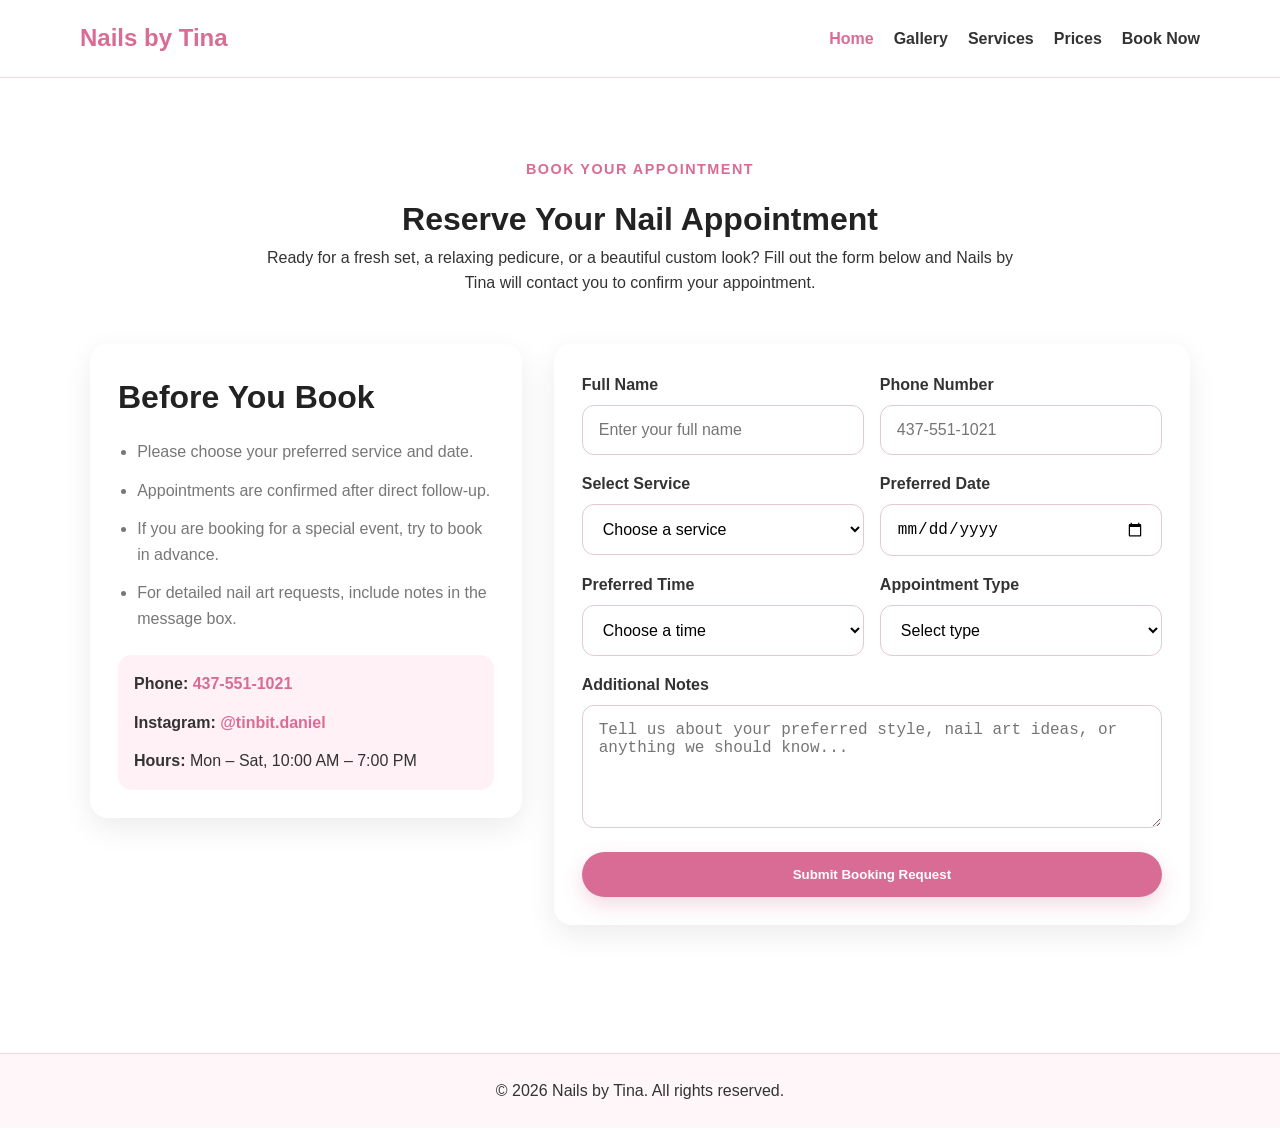
==== booking.html @ 46043db4 "Redesign booking page with improved form layout and request flow" ====
<!doctype html>
<html lang="en">
  <head>
    <meta charset="UTF-8" />
    <meta name="viewport" content="width=device-width, initial-scale=1.0" />
    <title>Nails by Tina | Book Appointment</title>
    <link rel="stylesheet" href="style.css" />
    <link
      rel="stylesheet"
      href="https://cdnjs.cloudflare.com/ajax/libs/font-awesome/6.5.0/css/all.min.css"
    />
  </head>
  <body>
    <header class="site-header">
      <div class="container nav-container">
        <a href="index.html" class="logo">Nails by Tina</a>
        <nav class="navbar">
          <ul class="nav-links">
            <li><a href="index.html" class="active">Home</a></li>
            <li><a href="gallery.html">Gallery</a></li>
            <li><a href="services.html">Services</a></li>
            <li><a href="prices.html">Prices</a></li>
            <li><a href="booking.html">Book Now</a></li>
          </ul>
        </nav>
      </div>
    </header>

    <main class="section">
      <div class="container booking-page">
        <div class="booking-intro center-text">
          <p class="tagline">Book Your Appointment</p>
          <h1>Reserve Your Nail Appointment</h1>
          <p>
            Ready for a fresh set, a relaxing pedicure, or a beautiful custom
            look? Fill out the form below and Nails by Tina will contact you to
            confirm your appointment.
          </p>
        </div>

        <div class="booking-layout">
          <div class="booking-info card">
            <h2>Before You Book</h2>
            <ul class="booking-tips">
              <li>Please choose your preferred service and date.</li>
              <li>Appointments are confirmed after direct follow-up.</li>
              <li>
                If you are booking for a special event, try to book in advance.
              </li>
              <li>
                For detailed nail art requests, include notes in the message
                box.
              </li>
            </ul>

            <div class="booking-contact-box">
              <p>
                <strong>Phone:</strong>
                <a href="tel:4375511021">437-551-1021</a>
              </p>
              <p>
                <strong>Instagram:</strong>
                <a href="https://instagram.com/tinbit.daniel" target="_blank"
                  >@tinbit.daniel</a
                >
              </p>
              <p><strong>Hours:</strong> Mon – Sat, 10:00 AM – 7:00 PM</p>
            </div>
          </div>

          <div class="booking-form-card card">
            <form class="booking-form" id="bookingForm">
              <div class="form-row">
                <div class="form-group">
                  <label for="name">Full Name</label>
                  <input
                    type="text"
                    id="name"
                    name="name"
                    placeholder="Enter your full name"
                    required
                  />
                </div>

                <div class="form-group">
                  <label for="phone">Phone Number</label>
                  <input
                    type="tel"
                    id="phone"
                    name="phone"
                    placeholder="437-551-1021"
                    required
                  />
                </div>
              </div>

              <div class="form-row">
                <div class="form-group">
                  <label for="service">Select Service</label>
                  <select id="service" name="service" required>
                    <option value="">Choose a service</option>
                    <option value="Classic Manicure">Classic Manicure</option>
                    <option value="Luxury Pedicure">Luxury Pedicure</option>
                    <option value="Gel Manicure">Gel Manicure</option>
                    <option value="Acrylic Full Set">Acrylic Full Set</option>
                  </select>
                </div>

                <div class="form-group">
                  <label for="date">Preferred Date</label>
                  <input type="date" id="date" name="date" required />
                </div>
              </div>

              <div class="form-row">
                <div class="form-group">
                  <label for="time">Preferred Time</label>
                  <select id="time" name="time" required>
                    <option value="">Choose a time</option>
                    <option value="10:00 AM">10:00 AM</option>
                    <option value="11:00 AM">11:00 AM</option>
                    <option value="12:00 PM">12:00 PM</option>
                    <option value="1:00 PM">1:00 PM</option>
                    <option value="2:00 PM">2:00 PM</option>
                    <option value="3:00 PM">3:00 PM</option>
                    <option value="4:00 PM">4:00 PM</option>
                    <option value="5:00 PM">5:00 PM</option>
                    <option value="6:00 PM">6:00 PM</option>
                  </select>
                </div>

                <div class="form-group">
                  <label for="appointmentType">Appointment Type</label>
                  <select id="appointmentType" name="appointmentType" required>
                    <option value="">Select type</option>
                    <option value="Single Service">Single Service</option>
                    <option value="Multiple Services">Multiple Services</option>
                    <option value="Special Occasion">Special Occasion</option>
                  </select>
                </div>
              </div>

              <div class="form-group">
                <label for="message">Additional Notes</label>
                <textarea
                  id="message"
                  name="message"
                  rows="5"
                  placeholder="Tell us about your preferred style, nail art ideas, or anything we should know..."
                ></textarea>
              </div>

              <button type="submit" class="btn btn-primary booking-submit-btn">
                Submit Booking Request
              </button>
            </form>

            <p id="formMessage" class="form-message"></p>
          </div>
        </div>
      </div>
    </main>

    <footer class="site-footer">
      <div class="container">
        <p>&copy; 2026 Nails by Tina. All rights reserved.</p>
      </div>
    </footer>

    <script src="script.js"></script>
  </body>
</html>
---- style.css ----
* {
  margin: 0;
  padding: 0;
  box-sizing: border-box;
}

:root {
  --pink: #f7c6d9;
  --deep-pink: #d96c95;
  --light-pink: #fff1f6;
  --white: #ffffff;
  --text: #333333;
  --soft-gray: #777777;
  --border: #f1d9e2;
  --shadow: 0 10px 30px rgba(0, 0, 0, 0.08);
  --radius: 18px;
}

body {
  font-family: Arial, sans-serif;
  color: var(--text);
  background-color: var(--white);
  line-height: 1.6;
}

img {
  max-width: 100%;
  display: block;
  border-radius: var(--radius);
}

.container {
  width: min(1120px, 90%);
  margin: 0 auto;
}

.section {
  padding: 5rem 0;
}

.center-text {
  text-align: center;
}

.narrow-text {
  max-width: 760px;
  margin: 0 auto;
}

.alt-section {
  background: #fff9fb;
}

.site-header {
  background: rgba(255, 255, 255, 0.96);
  border-bottom: 1px solid var(--border);
  position: sticky;
  top: 0;
  z-index: 1000;
  backdrop-filter: blur(10px);
}

.nav-container {
  display: flex;
  justify-content: space-between;
  align-items: center;
  padding: 1.2rem 0;
}

.logo {
  text-decoration: none;
  color: var(--deep-pink);
  font-size: 1.5rem;
  font-weight: 700;
}

.nav-links {
  display: flex;
  gap: 1.25rem;
  list-style: none;
}

.nav-links a {
  text-decoration: none;
  color: var(--text);
  font-weight: 600;
  transition: color 0.3s ease;
}

.nav-links a:hover,
.nav-links a.active {
  color: var(--deep-pink);
}

.hero {
  background: linear-gradient(135deg, var(--light-pink), var(--white));
  padding: 6rem 0;
}

.hero-content {
  display: grid;
  grid-template-columns: 1.1fr 1fr;
  gap: 3rem;
  align-items: center;
}

.tagline {
  color: var(--deep-pink);
  font-weight: 700;
  margin-bottom: 0.8rem;
  text-transform: uppercase;
  letter-spacing: 1.5px;
  font-size: 0.9rem;
}

.hero h1 {
  font-size: 3rem;
  line-height: 1.15;
  margin-bottom: 1rem;
  color: #222;
}

.hero p {
  margin-bottom: 1.5rem;
  color: var(--soft-gray);
  font-size: 1.05rem;
}

.hero-image img {
  box-shadow: var(--shadow);
}

.hero-buttons {
  display: flex;
  gap: 1rem;
  flex-wrap: wrap;
}

.btn {
  display: inline-block;
  text-decoration: none;
  padding: 0.95rem 1.5rem;
  border-radius: 999px;
  font-weight: 700;
  transition: all 0.3s ease;
  border: none;
  cursor: pointer;
}

.btn-primary {
  background: var(--deep-pink);
  color: var(--white);
  box-shadow: 0 8px 20px rgba(217, 108, 149, 0.25);
}

.btn-primary:hover {
  transform: translateY(-2px);
}

.btn-secondary {
  border: 2px solid var(--deep-pink);
  color: var(--deep-pink);
  background: transparent;
}

.btn-secondary:hover {
  background: var(--deep-pink);
  color: var(--white);
}

h1,
h2,
h3 {
  color: #222;
}

h2 {
  margin-bottom: 1rem;
  font-size: 2rem;
}

.section-title {
  margin-bottom: 2rem;
}

.section-heading {
  margin-bottom: 2rem;
}

.section-heading p {
  color: var(--soft-gray);
}

.card-grid,
.feature-grid {
  display: grid;
  grid-template-columns: repeat(3, 1fr);
  gap: 1.5rem;
  margin-top: 2rem;
}

.card,
.review-card,
.feature-card {
  background: var(--white);
  padding: 1.75rem;
  border-radius: var(--radius);
  box-shadow: var(--shadow);
}

.service-card,
.feature-card,
.review-card {
  transition:
    transform 0.3s ease,
    box-shadow 0.3s ease;
}

.service-card:hover,
.feature-card:hover,
.review-card:hover {
  transform: translateY(-6px);
}

.review-card p {
  font-style: italic;
  margin-bottom: 1rem;
  color: #555;
}

.review-card h4 {
  color: var(--deep-pink);
}

.price-list {
  margin-top: 2rem;
  background: var(--light-pink);
  padding: 2rem;
  border-radius: var(--radius);
}

.price-item {
  display: flex;
  justify-content: space-between;
  padding: 1rem 0;
  border-bottom: 1px solid #e8cfd8;
}

.price-item:last-child {
  border-bottom: none;
}

.booking-container {
  max-width: 700px;
}

.booking-form {
  display: flex;
  flex-direction: column;
  gap: 0.9rem;
  margin-top: 2rem;
}

.booking-form input,
.booking-form select,
.booking-form textarea {
  padding: 0.95rem 1rem;
  border: 1px solid #e4c8d3;
  border-radius: 12px;
  font-size: 1rem;
}

.booking-form input:focus,
.booking-form select:focus,
.booking-form textarea:focus {
  outline: 2px solid #f3bdd0;
  border-color: var(--deep-pink);
}

.form-message {
  margin-top: 1rem;
  color: var(--deep-pink);
  font-weight: 600;
}

.cta-box {
  background: linear-gradient(135deg, #ffe7f0, #fff8fb);
  border-radius: 24px;
  padding: 2rem;
  box-shadow: var(--shadow);
  display: flex;
  justify-content: space-between;
  align-items: center;
  gap: 1.5rem;
}

.site-footer {
  background: #fff6f9;
  text-align: center;
  padding: 1.5rem 0;
  margin-top: 3rem;
  border-top: 1px solid var(--border);
}

@media (max-width: 900px) {
  .hero-content,
  .card-grid,
  .feature-grid,
  .cta-box {
    grid-template-columns: 1fr;
  }
  .booking-layout,
  .form-row {
    grid-template-columns: 1fr;
  }
  @media (max-width: 600px) {
    .gallery-grid {
      grid-template-columns: 1fr;
    }
  }

  .hero h1 {
    font-size: 2.2rem;
  }

  .nav-container {
    flex-direction: column;
    gap: 1rem;
  }
  .gallery-grid {
    grid-template-columns: 1fr 1fr;
  }

  .nav-links {
    flex-wrap: wrap;
    justify-content: center;
  }

  .cta-box {
    display: flex;
    flex-direction: column;
    text-align: center;
  }
}
.contact-info p {
  margin-bottom: 1.2rem;
  font-size: 1.05rem;
}

.contact-info a {
  color: var(--deep-pink);
  text-decoration: none;
  font-weight: 600;
}

.contact-info a:hover {
  text-decoration: underline;
}
.social-link:hover i {
  transform: scale(1.2);
  transition: 0.2s ease;
}
.gallery-grid {
  display: grid;
  grid-template-columns: repeat(auto-fit, minmax(220px, 1fr));
  gap: 1rem;
  margin-top: 2rem;
}

.gallery-grid img {
  width: 100%;
  height: 220px;
  object-fit: cover;
  border-radius: var(--radius);
  transition:
    transform 0.3s ease,
    box-shadow 0.3s ease;
  cursor: pointer;
}

.gallery-grid img:hover {
  transform: scale(1.03);
  box-shadow: var(--shadow);
}
.lightbox {
  position: fixed;
  inset: 0;
  background: rgba(0, 0, 0, 0.82);
  display: none;
  align-items: center;
  justify-content: center;
  padding: 2rem;
  z-index: 2000;
}

.lightbox.active {
  display: flex;
}

.lightbox-image {
  max-width: min(900px, 95vw);
  max-height: 85vh;
  border-radius: 18px;
  box-shadow: 0 20px 40px rgba(0, 0, 0, 0.35);
}

.lightbox-close {
  position: absolute;
  top: 20px;
  right: 24px;
  background: transparent;
  border: none;
  color: white;
  font-size: 2.5rem;
  cursor: pointer;
  line-height: 1;
}

.lightbox-close:hover {
  opacity: 0.8;
}
.booking-page {
  max-width: 1100px;
}

.booking-intro {
  max-width: 760px;
  margin: 0 auto 3rem;
}

.booking-layout {
  display: grid;
  grid-template-columns: 0.95fr 1.4fr;
  gap: 2rem;
  align-items: start;
}

.booking-info,
.booking-form-card {
  background: var(--white);
  border-radius: var(--radius);
  box-shadow: var(--shadow);
}

.booking-info h2 {
  margin-bottom: 1rem;
}

.booking-tips {
  padding-left: 1.2rem;
  margin-bottom: 1.5rem;
  color: var(--soft-gray);
}

.booking-tips li {
  margin-bottom: 0.8rem;
}

.booking-contact-box {
  background: var(--light-pink);
  padding: 1rem;
  border-radius: 14px;
}

.booking-contact-box p {
  margin-bottom: 0.8rem;
}

.booking-contact-box p:last-child {
  margin-bottom: 0;
}

.booking-contact-box a {
  color: var(--deep-pink);
  text-decoration: none;
  font-weight: 600;
}

.booking-contact-box a:hover {
  text-decoration: underline;
}

.booking-form {
  display: flex;
  flex-direction: column;
  gap: 1rem;
  margin-top: 0;
}

.form-row {
  display: grid;
  grid-template-columns: 1fr 1fr;
  gap: 1rem;
}

.form-group {
  display: flex;
  flex-direction: column;
}

.form-group label {
  margin-bottom: 0.45rem;
  font-weight: 600;
}

.booking-form input,
.booking-form select,
.booking-form textarea {
  padding: 0.95rem 1rem;
  border: 1px solid #e4c8d3;
  border-radius: 12px;
  font-size: 1rem;
  background: #fff;
}

.booking-form input:focus,
.booking-form select:focus,
.booking-form textarea:focus {
  outline: 2px solid #f3bdd0;
  border-color: var(--deep-pink);
}

.booking-submit-btn {
  margin-top: 0.5rem;
  width: 100%;
}

.form-message {
  margin-top: 1rem;
  padding: 1rem 1.2rem;
  border-radius: 12px;
  background: #fff3f8;
  color: var(--deep-pink);
  font-weight: 600;
  display: none;
}
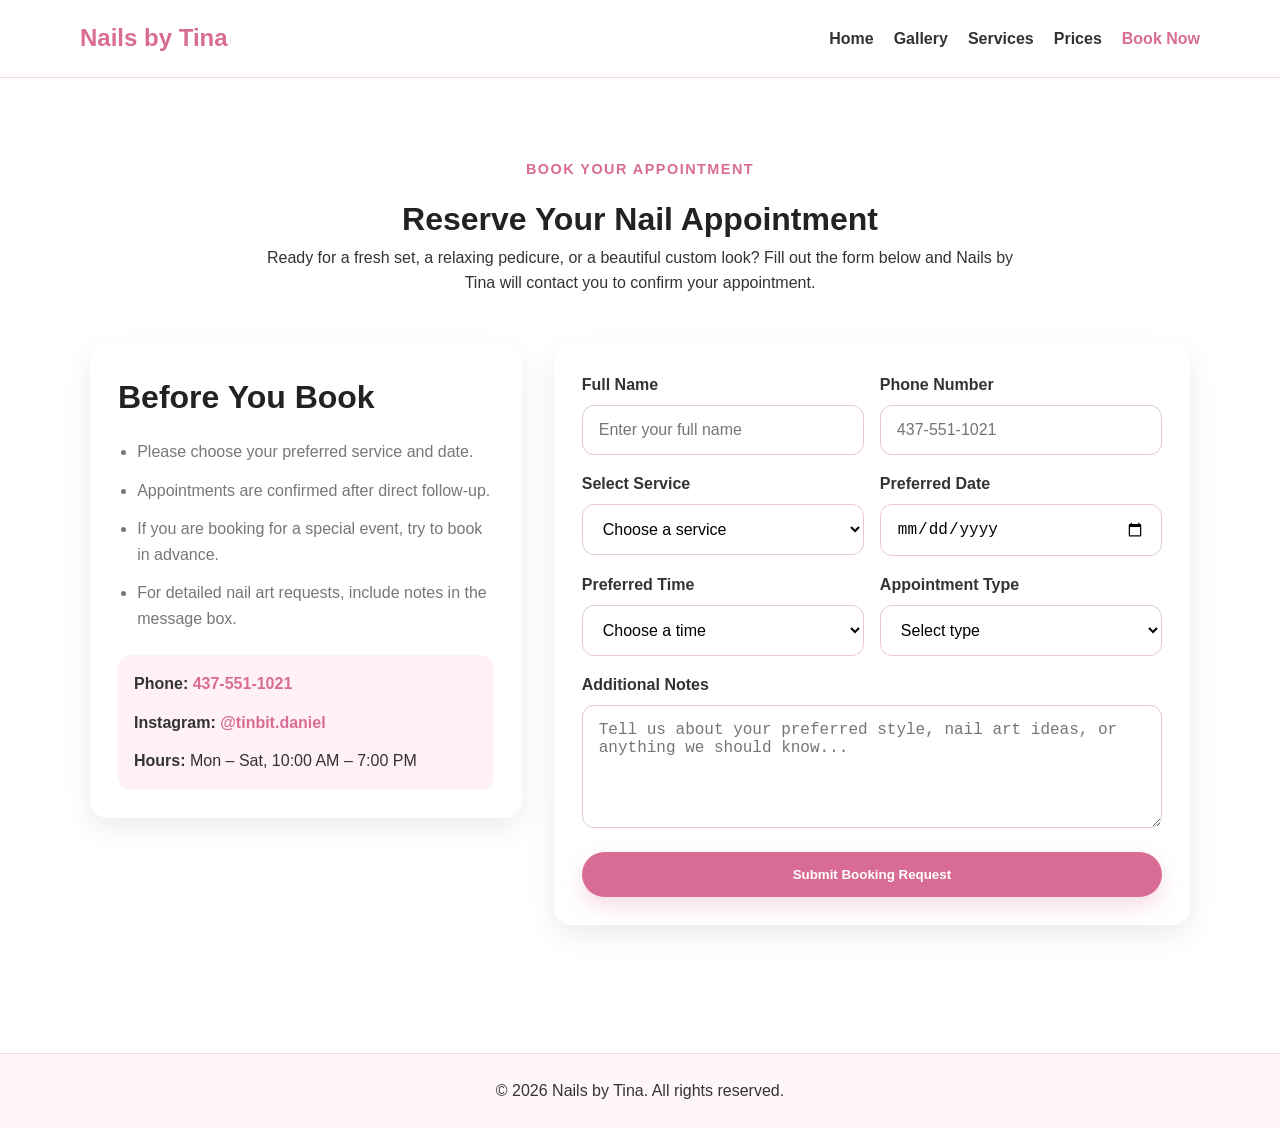
==== commit d0b33900: "Fix navigation active state highlighting across all pages" ====
--- a/booking.html
+++ b/booking.html
@@ -16,11 +16,11 @@
         <a href="index.html" class="logo">Nails by Tina</a>
         <nav class="navbar">
           <ul class="nav-links">
-            <li><a href="index.html" class="active">Home</a></li>
+            <li><a href="index.html" >Home</a></li>
             <li><a href="gallery.html">Gallery</a></li>
             <li><a href="services.html">Services</a></li>
             <li><a href="prices.html">Prices</a></li>
-            <li><a href="booking.html">Book Now</a></li>
+            <li><a href="booking.html" class="active">Book Now</a></li>
           </ul>
         </nav>
       </div>
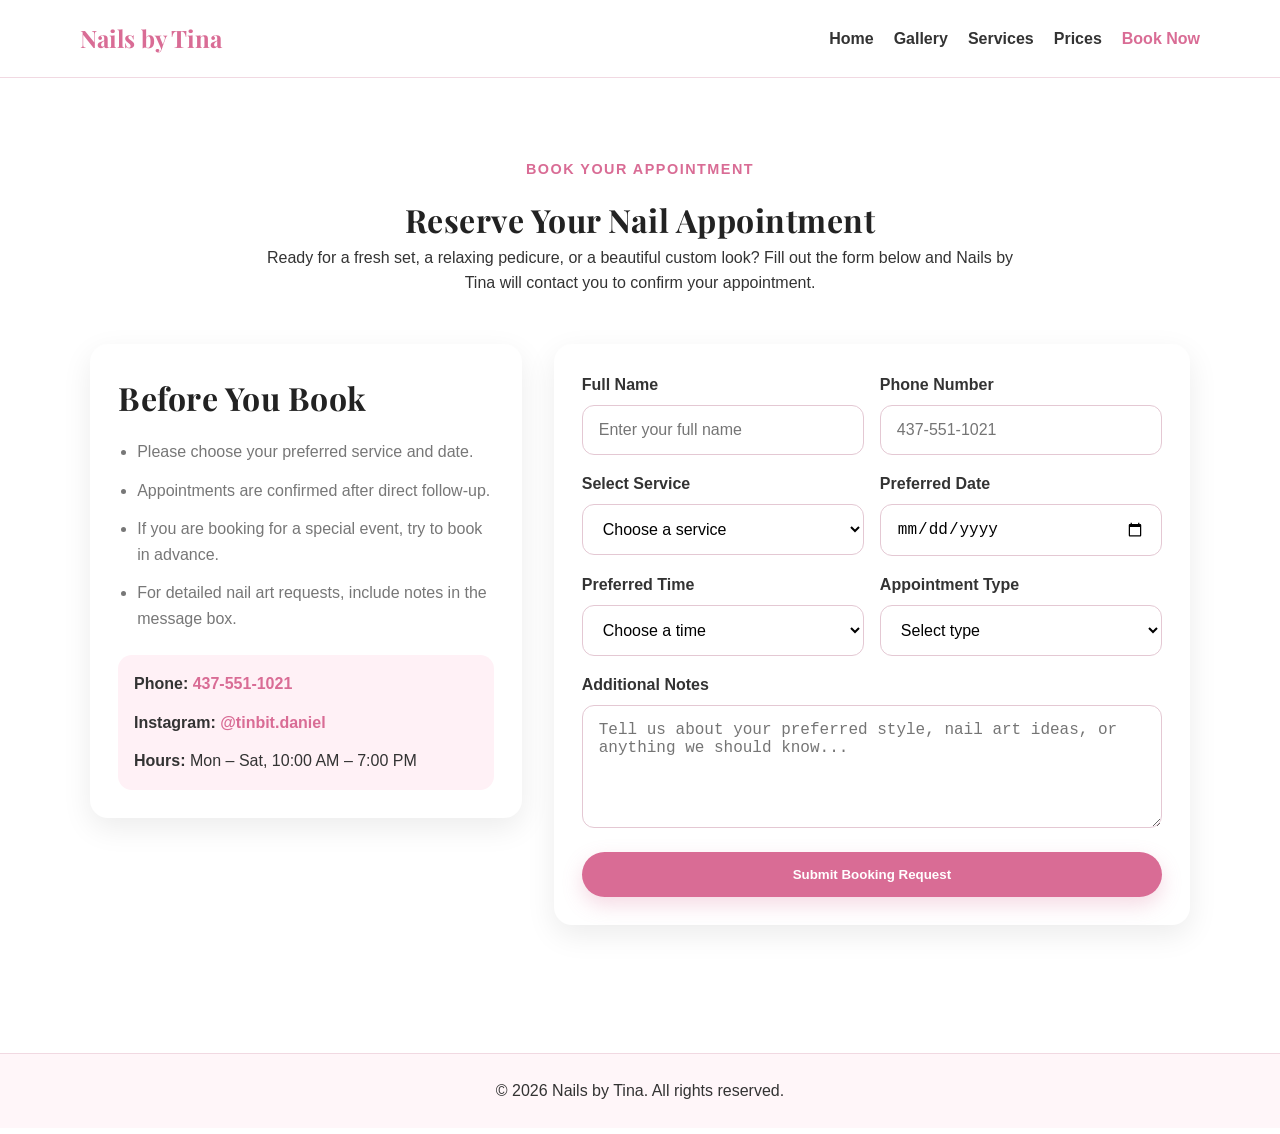
==== commit d243adc2: "Update typography to elegant feminine font and add new gallery image" ====
--- a/booking.html
+++ b/booking.html
@@ -9,6 +9,7 @@
       rel="stylesheet"
       href="https://cdnjs.cloudflare.com/ajax/libs/font-awesome/6.5.0/css/all.min.css"
     />
+    <link href="https://fonts.googleapis.com/css2?family=Playfair+Display:wght@500;600;700&family=Poppins:wght@300;400;500;600&display=swap" rel="stylesheet">
   </head>
   <body>
     <header class="site-header">
@@ -16,7 +17,7 @@
         <a href="index.html" class="logo">Nails by Tina</a>
         <nav class="navbar">
           <ul class="nav-links">
-            <li><a href="index.html" >Home</a></li>
+            <li><a href="index.html">Home</a></li>
             <li><a href="gallery.html">Gallery</a></li>
             <li><a href="services.html">Services</a></li>
             <li><a href="prices.html">Prices</a></li>
@@ -69,7 +70,14 @@
           </div>
 
           <div class="booking-form-card card">
-            <form class="booking-form" id="bookingForm">
+            <form
+              class="booking-form"
+              id="bookingForm"
+              action="https://formspree.io/f/xreokvkj"
+              method="post"
+            >
+            <input type="hidden" name="_subject" value="New booking request from Nails by Tina website" />
+            <input type="hidden" name="_next" value="https://josi48.github.io//nails-by-tina/thank-you.html" />
               <div class="form-row">
                 <div class="form-group">
                   <label for="name">Full Name</label>
--- a/style.css
+++ b/style.css
@@ -1,7 +1,19 @@
+body {
+  font-family: 'Poppins', sans-serif;
+}
+h1, h2, h3 {
+  font-family: 'Playfair Display', serif;
+  letter-spacing: 0.5px;
+}
 * {
   margin: 0;
   padding: 0;
   box-sizing: border-box;
+}
+.logo {
+  font-family: 'Playfair Display', serif;
+  font-weight: 700;
+  font-size: 1.5rem;
 }
 
 :root {
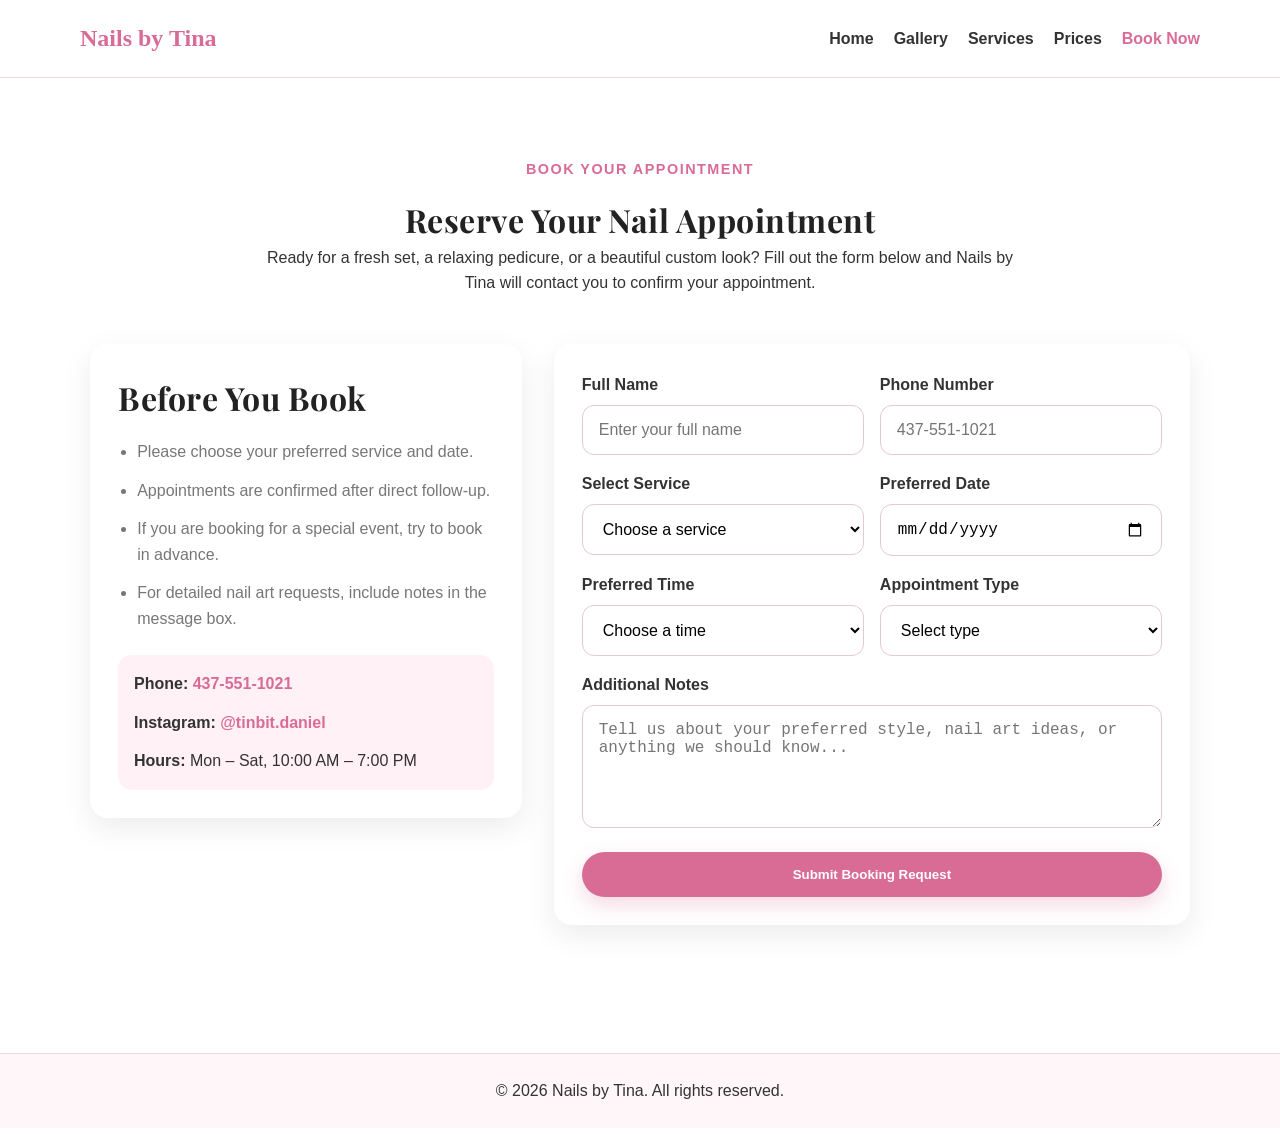
==== commit af059776: "Configure custom domain and prepare for live deployment" ====
--- a/booking.html
+++ b/booking.html
@@ -9,7 +9,10 @@
       rel="stylesheet"
       href="https://cdnjs.cloudflare.com/ajax/libs/font-awesome/6.5.0/css/all.min.css"
     />
-    <link href="https://fonts.googleapis.com/css2?family=Playfair+Display:wght@500;600;700&family=Poppins:wght@300;400;500;600&display=swap" rel="stylesheet">
+    <link
+      href="https://fonts.googleapis.com/css2?family=Playfair+Display:wght@500;600;700&family=Poppins:wght@300;400;500;600&display=swap"
+      rel="stylesheet"
+    />
   </head>
   <body>
     <header class="site-header">
@@ -76,8 +79,16 @@
               action="https://formspree.io/f/xreokvkj"
               method="post"
             >
-            <input type="hidden" name="_subject" value="New booking request from Nails by Tina website" />
-            <input type="hidden" name="_next" value="https://josi48.github.io//nails-by-tina/thank-you.html" />
+              <input
+                type="hidden"
+                name="_subject"
+                value="New booking request from Nails by Tina website"
+              />
+              <input
+                type="hidden"
+                name="_next"
+                value="https://josi48.github.io//nails-by-tina/thank-you.html"
+              />
               <div class="form-row">
                 <div class="form-group">
                   <label for="name">Full Name</label>
--- a/style.css
+++ b/style.css
@@ -14,6 +14,9 @@
   font-family: 'Playfair Display', serif;
   font-weight: 700;
   font-size: 1.5rem;
+}
+.logo {
+  font-family: 'Great Vibes', cursive;
 }
 
 :root {
@@ -546,3 +549,40 @@
   font-weight: 600;
   display: none;
 }
+/* hero */
+.hero {
+  background: url('images/pic1.jpg') center/cover no-repeat;
+  min-height: 80vh;
+  position: relative;
+  display: flex;
+  align-items: center;
+}
+
+.hero-overlay {
+  background: rgba(255, 240, 246, 0.85);
+  width: 100%;
+  padding: 4rem 0;
+}
+
+.hero-content h1 {
+  font-size: 2.8rem;
+  margin-bottom: 1rem;
+}
+
+.hero-subtext {
+  max-width: 600px;
+  margin: 0 auto 1.5rem;
+  color: var(--soft-gray);
+}
+
+.hero-buttons {
+  display: flex;
+  justify-content: center;
+  gap: 1rem;
+}
+
+.btn-secondary {
+  background: transparent;
+  border: 2px solid var(--deep-pink);
+  color: var(--deep-pink);
+}
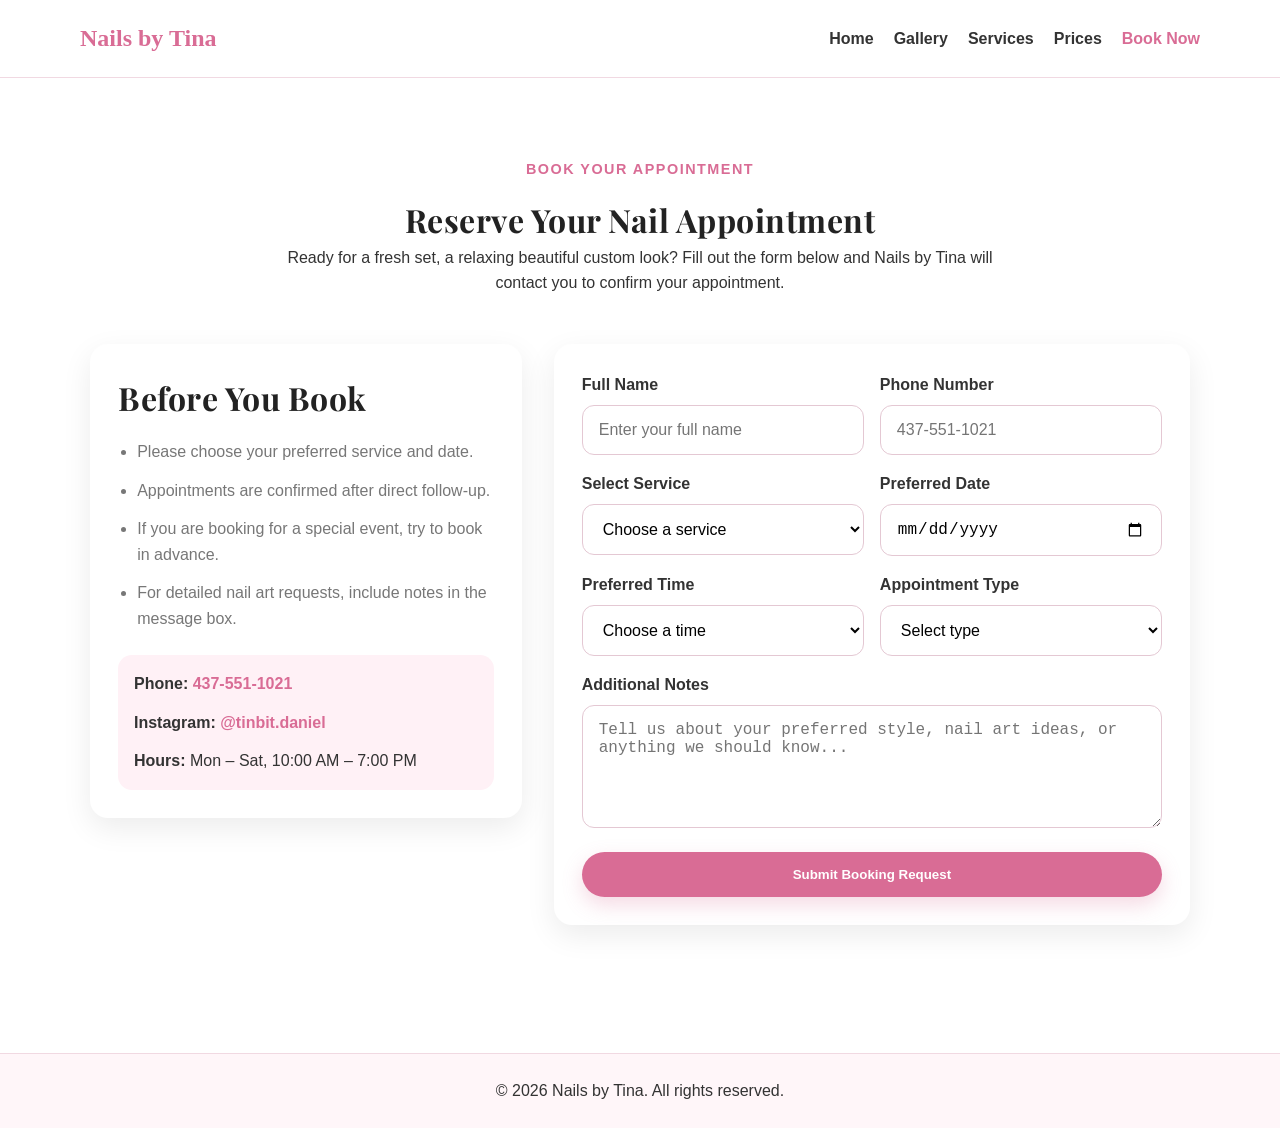
==== commit 54add72a: "Remove pedicure services and update site content to nail-only offerings" ====
--- a/booking.html
+++ b/booking.html
@@ -36,7 +36,7 @@
           <p class="tagline">Book Your Appointment</p>
           <h1>Reserve Your Nail Appointment</h1>
           <p>
-            Ready for a fresh set, a relaxing pedicure, or a beautiful custom
+            Ready for a fresh set, a relaxing beautiful custom
             look? Fill out the form below and Nails by Tina will contact you to
             confirm your appointment.
           </p>
@@ -119,7 +119,7 @@
                   <select id="service" name="service" required>
                     <option value="">Choose a service</option>
                     <option value="Classic Manicure">Classic Manicure</option>
-                    <option value="Luxury Pedicure">Luxury Pedicure</option>
+                    
                     <option value="Gel Manicure">Gel Manicure</option>
                     <option value="Acrylic Full Set">Acrylic Full Set</option>
                   </select>
--- a/style.css
+++ b/style.css
@@ -551,7 +551,7 @@
 }
 /* hero */
 .hero {
-  background: url('images/pic1.jpg') center/cover no-repeat;
+  background: url('images/pic17.jpg') center/cover no-repeat;
   min-height: 80vh;
   position: relative;
   display: flex;
